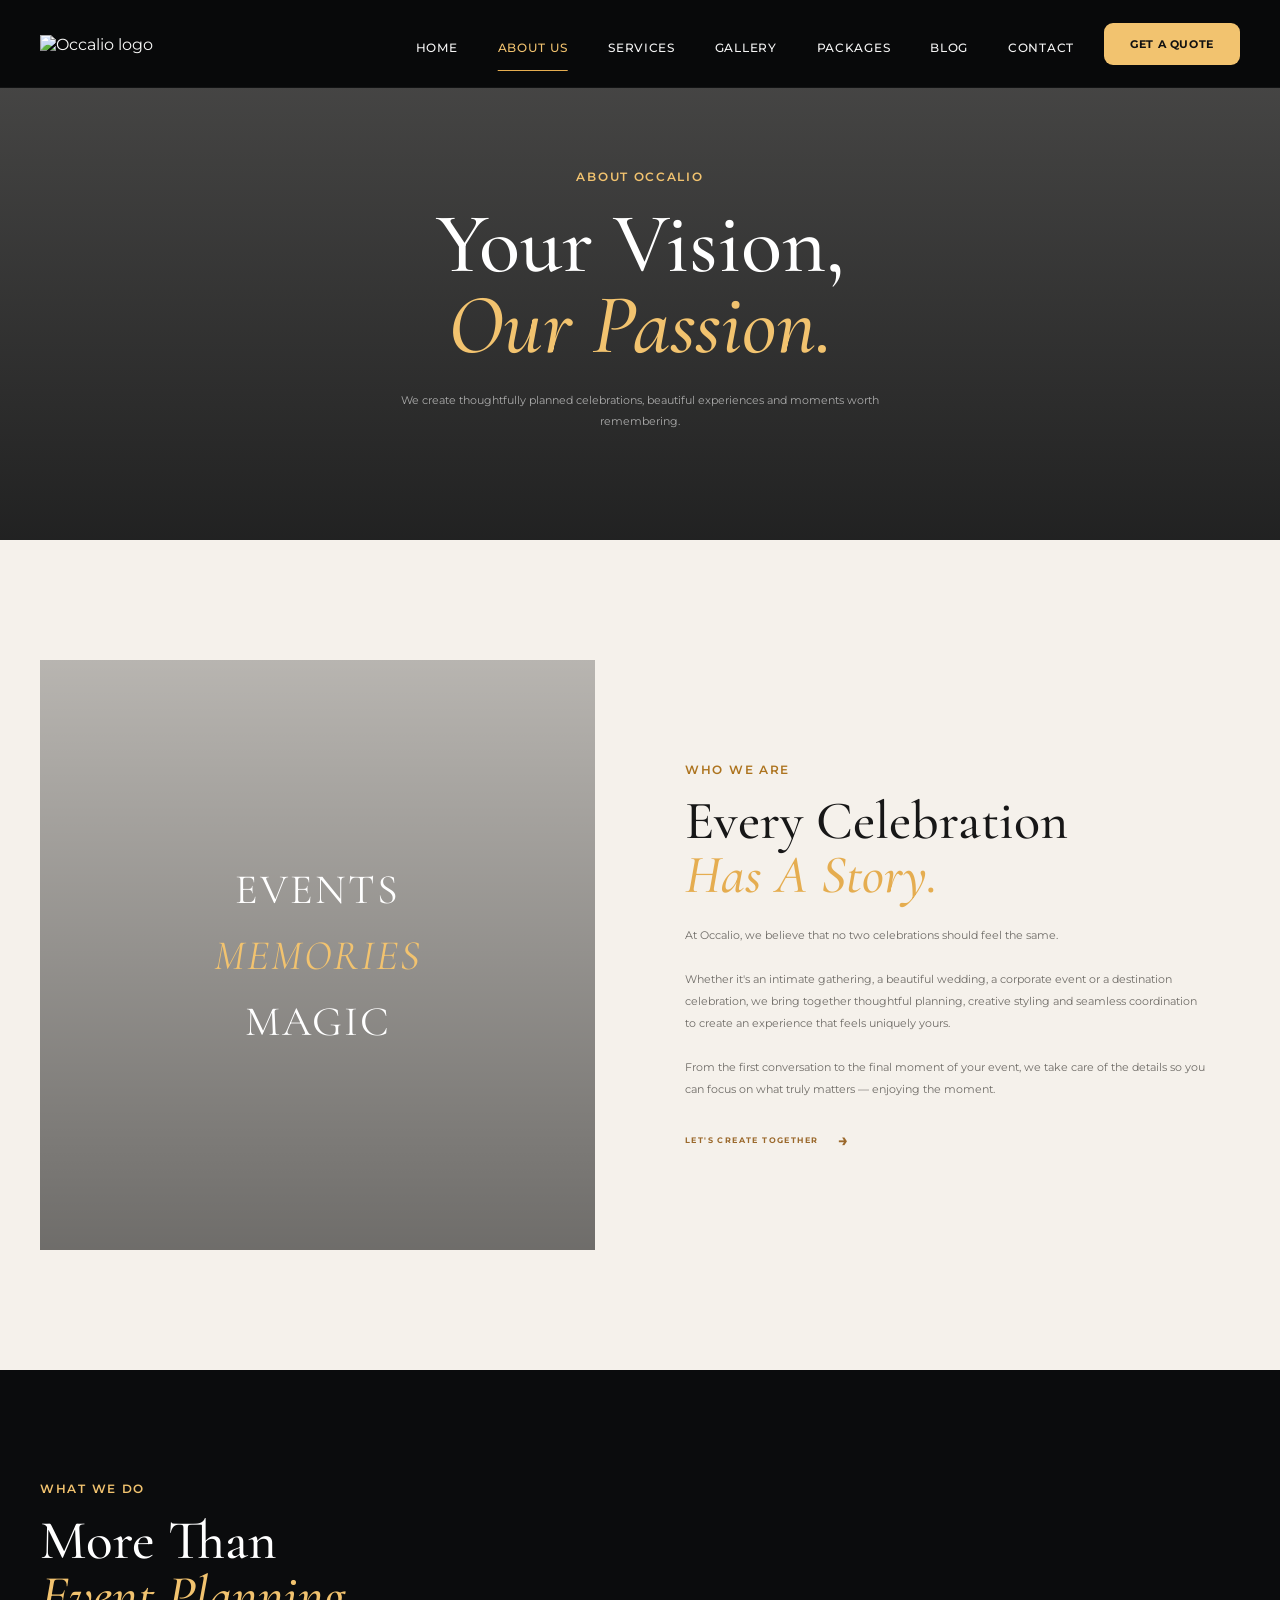
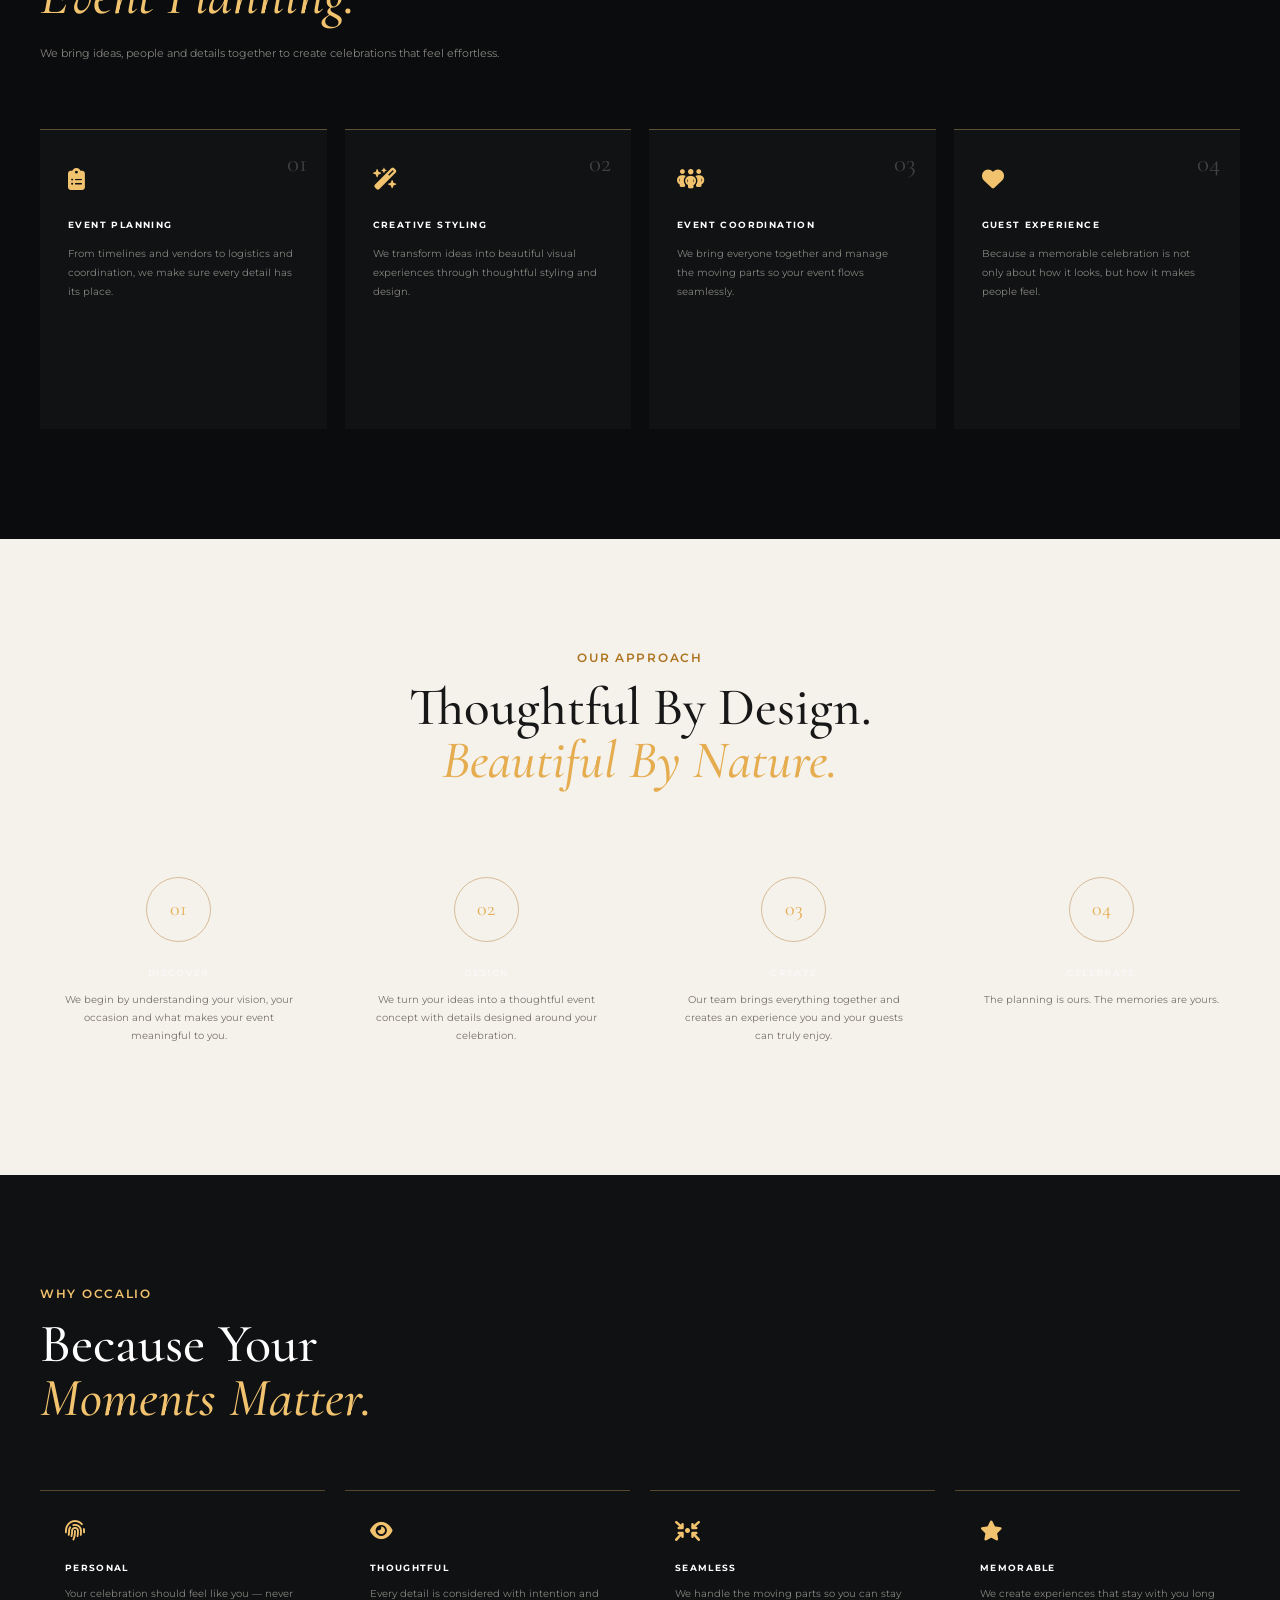
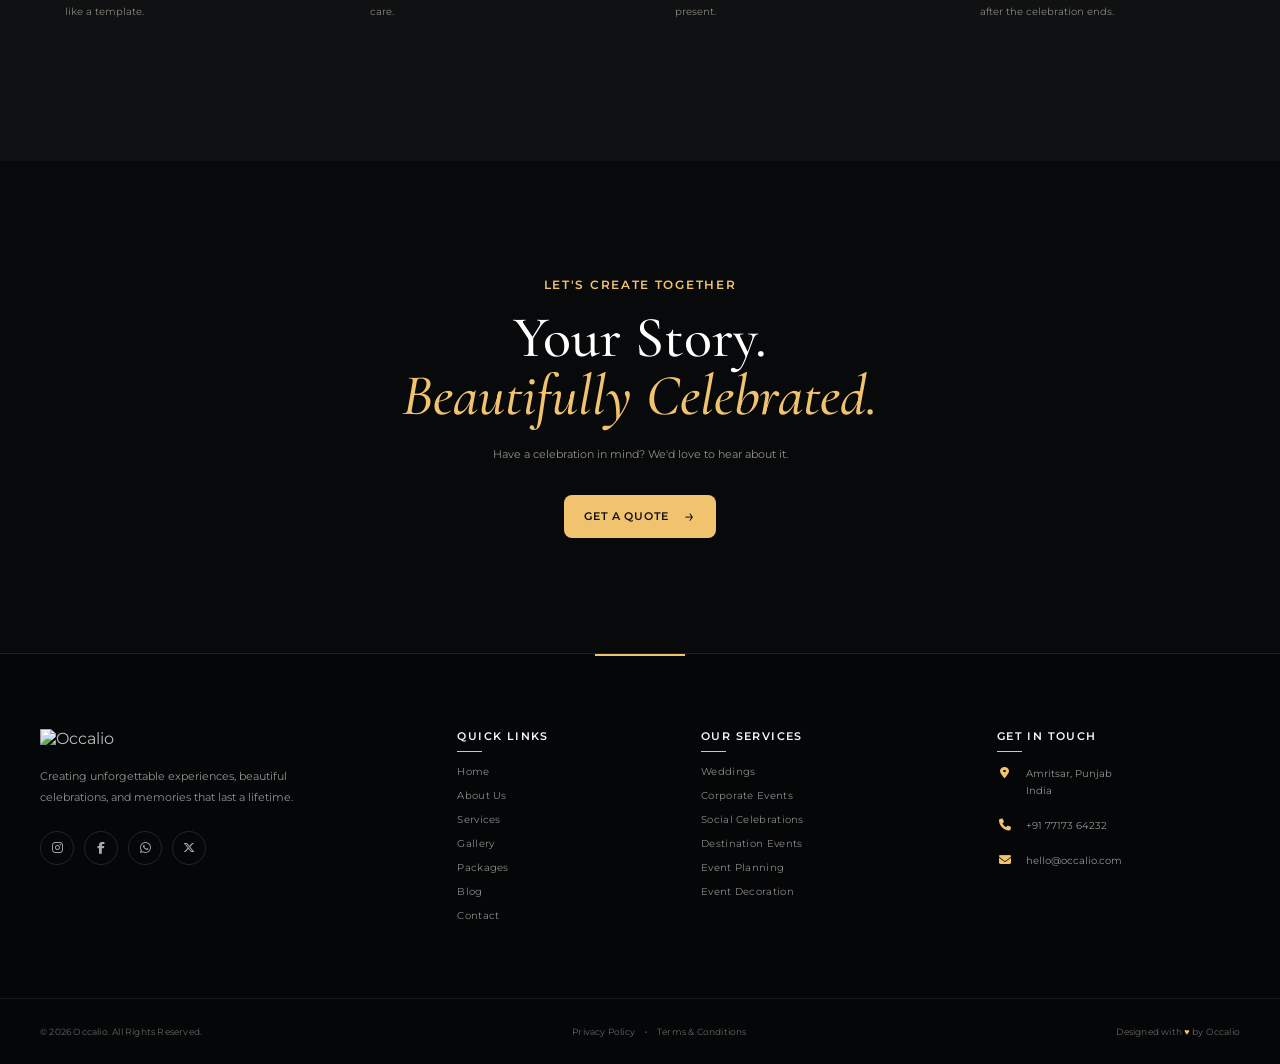
==== about.html @ 0b81b73c "Add files via upload" ====
<!DOCTYPE html>
<html lang="en">
<head>
  <meta charset="UTF-8">
  <meta name="viewport" content="width=device-width, initial-scale=1.0">
  <meta name="description" content="Occalio Events — unforgettable memories, beautifully planned.">
  <title>Occalio — Events | Memories | Magic</title>
  <link rel="preconnect" href="https://fonts.googleapis.com">
  <link rel="preconnect" href="https://fonts.gstatic.com" crossorigin>
  <link href="https://fonts.googleapis.com/css2?family=Cormorant+Garamond:ital,wght@0,400;0,500;0,600;1,500;1,600&family=Montserrat:wght@400;500;600;700&display=swap" rel="stylesheet">
  <link rel="stylesheet" href="about.css">
  <link rel="stylesheet" href="https://cdnjs.cloudflare.com/ajax/libs/font-awesome/6.5.2/css/all.min.css">
  <link
    rel="stylesheet"
    href="https://cdnjs.cloudflare.com/ajax/libs/font-awesome/6.5.2/css/all.min.css">
</head>
<body>
    <header class="site-header">
    <div class="container nav-wrap">
      <a class="brand" href="index.html" aria-label="Occalio home">
        <img src="images/occalio_logo.png" alt="Occalio logo">
      </a>

      <button class="menu-toggle" aria-label="Open menu" aria-expanded="false">
        <span></span><span></span><span></span>
      </button>

      <button class="menu-toggle" aria-label="Open menu" aria-expanded="false">
    <span></span>
    <span></span>
    <span></span>
</button>

<nav class="main-nav" aria-label="Main navigation">

    <a href="index.html">HOME</a>

    <a class="active"  href="about.html">ABOUT US</a>

    <a href="services.html">SERVICES</a>

    <a href="gallery.html">GALLERY</a>

    <a href="package.html">PACKAGES</a>

    <a href="blog.html">BLOG</a>

    <a href="contact.html">CONTACT</a>

</nav>

<a href="contact.html" class="quote-btn">
    GET A QUOTE
</a>

    </div>
  </header>


<!-- =====================================================
     ABOUT HERO
===================================================== -->

<section class="about-page-hero">

    <div class="container">

        <p class="eyebrow">
            ABOUT OCCALIO
        </p>

        <h1>
            Your Vision,
            <br>
            <em>Our Passion.</em>
        </h1>

        <p class="hero-description">
            We create thoughtfully planned celebrations,
            beautiful experiences and moments worth
            remembering.
        </p>

    </div>

</section>


<!-- =====================================================
     WHO WE ARE
===================================================== -->

<section class="about-intro">

    <div class="container about-intro-grid">

        <!-- IMAGE -->

        <div class="about-intro-image">

            <div class="about-image-overlay">
                <span>EVENTS</span>
                <span>MEMORIES</span>
                <span>MAGIC</span>
            </div>

        </div>


        <!-- CONTENT -->

        <div class="about-intro-content">

            <p class="eyebrow dark">
                WHO WE ARE
            </p>

            <h2>
                Every Celebration
                <br>
                <em>Has A Story.</em>
            </h2>

            <p>
                At Occalio, we believe that no two
                celebrations should feel the same.
            </p>

            <p>
                Whether it's an intimate gathering,
                a beautiful wedding, a corporate event
                or a destination celebration, we bring
                together thoughtful planning, creative
                styling and seamless coordination to
                create an experience that feels
                uniquely yours.
            </p>

            <p>
                From the first conversation to the final
                moment of your event, we take care of
                the details so you can focus on what
                truly matters — enjoying the moment.
            </p>

            <a href="contact.html" class="text-link">
                LET'S CREATE TOGETHER
                <span>→</span>
            </a>

        </div>

    </div>

</section>


<!-- =====================================================
     WHAT WE DO
===================================================== -->

<section class="about-services">

    <div class="container">

        <div class="about-section-heading">

            <p class="eyebrow">
                WHAT WE DO
            </p>

            <h2>
                More Than
                <br>
                <em>Event Planning.</em>
            </h2>

            <p>
                We bring ideas, people and details
                together to create celebrations
                that feel effortless.
            </p>

        </div>


        <div class="about-services-grid">

            <!-- CARD 1 -->

            <article class="about-service-card">

                <span class="service-number">
                    01
                </span>

                <i class="fa-solid fa-clipboard-list"></i>

                <h3>
                    EVENT PLANNING
                </h3>

                <p>
                    From timelines and vendors to
                    logistics and coordination,
                    we make sure every detail has
                    its place.
                </p>

            </article>


            <!-- CARD 2 -->

            <article class="about-service-card">

                <span class="service-number">
                    02
                </span>

                <i class="fa-solid fa-wand-magic-sparkles"></i>

                <h3>
                    CREATIVE STYLING
                </h3>

                <p>
                    We transform ideas into beautiful
                    visual experiences through
                    thoughtful styling and design.
                </p>

            </article>


            <!-- CARD 3 -->

            <article class="about-service-card">

                <span class="service-number">
                    03
                </span>

                <i class="fa-solid fa-people-group"></i>

                <h3>
                    EVENT COORDINATION
                </h3>

                <p>
                    We bring everyone together and
                    manage the moving parts so your
                    event flows seamlessly.
                </p>

            </article>


            <!-- CARD 4 -->

            <article class="about-service-card">

                <span class="service-number">
                    04
                </span>

                <i class="fa-solid fa-heart"></i>

                <h3>
                    GUEST EXPERIENCE
                </h3>

                <p>
                    Because a memorable celebration
                    is not only about how it looks,
                    but how it makes people feel.
                </p>

            </article>

        </div>

    </div>

</section>


<!-- =====================================================
     OUR APPROACH
===================================================== -->

<section class="approach-section">

    <div class="container">

        <div class="approach-heading">

            <p class="eyebrow dark">
                OUR APPROACH
            </p>

            <h2>
                Thoughtful By Design.
                <br>
                <em>Beautiful By Nature.</em>
            </h2>

        </div>


        <div class="approach-grid">

            <!-- STEP 1 -->

            <div class="approach-item">

                <div class="approach-number">
                    01
                </div>

                <h3>
                    DISCOVER
                </h3>

                <p>
                    We begin by understanding
                    your vision, your occasion
                    and what makes your event
                    meaningful to you.
                </p>

            </div>


            <!-- STEP 2 -->

            <div class="approach-item">

                <div class="approach-number">
                    02
                </div>

                <h3>
                    DESIGN
                </h3>

                <p>
                    We turn your ideas into a
                    thoughtful event concept
                    with details designed
                    around your celebration.
                </p>

            </div>


            <!-- STEP 3 -->

            <div class="approach-item">

                <div class="approach-number">
                    03
                </div>

                <h3>
                    CREATE
                </h3>

                <p>
                    Our team brings everything
                    together and creates an
                    experience you and your
                    guests can truly enjoy.
                </p>

            </div>


            <!-- STEP 4 -->

            <div class="approach-item">

                <div class="approach-number">
                    04
                </div>

                <h3>
                    CELEBRATE
                </h3>

                <p>
                    The planning is ours.
                    The memories are yours.
                </p>

            </div>

        </div>

    </div>

</section>


<!-- =====================================================
     WHY OCCALIO
===================================================== -->

<section class="about-values">

    <div class="container">

        <div class="values-heading">

            <p class="eyebrow">
                WHY OCCALIO
            </p>

            <h2>
                Because Your
                <br>
                <em>Moments Matter.</em>
            </h2>

        </div>


        <div class="values-grid">

            <!-- VALUE 1 -->

            <div class="value-item">

                <i class="fa-solid fa-fingerprint"></i>

                <h3>
                    PERSONAL
                </h3>

                <p>
                    Your celebration should feel
                    like you — never like a template.
                </p>

            </div>


            <!-- VALUE 2 -->

            <div class="value-item">

                <i class="fa-solid fa-eye"></i>

                <h3>
                    THOUGHTFUL
                </h3>

                <p>
                    Every detail is considered
                    with intention and care.
                </p>

            </div>


            <!-- VALUE 3 -->

            <div class="value-item">

                <i class="fa-solid fa-arrows-to-circle"></i>

                <h3>
                    SEAMLESS
                </h3>

                <p>
                    We handle the moving parts
                    so you can stay present.
                </p>

            </div>


            <!-- VALUE 4 -->

            <div class="value-item">

                <i class="fa-solid fa-star"></i>

                <h3>
                    MEMORABLE
                </h3>

                <p>
                    We create experiences that
                    stay with you long after
                    the celebration ends.
                </p>

            </div>

        </div>

    </div>

</section>


<!-- =====================================================
     FINAL CTA
===================================================== -->

<section class="about-cta">

    <div class="container">

        <p class="eyebrow">
            LET'S CREATE TOGETHER
        </p>

        <h2>
            Your Story.
            <br>
            <em>Beautifully Celebrated.</em>
        </h2>

        <p>
            Have a celebration in mind?
            We'd love to hear about it.
        </p>

        <a href="contact.html" class="btn btn-gold">
            GET A QUOTE
            <span>→</span>
        </a>

    </div>

</section>


    <footer class="site-footer">

    <div class="container footer-main">

        <!-- BRAND -->
        <div class="footer-brand">

            <a href="index.html" class="footer-logo">
                <img src="images/occalio_logo.png" alt="Occalio">
            </a>

            <p>
                Creating unforgettable experiences,
                beautiful celebrations, and memories
                that last a lifetime.
            </p>

            <div class="footer-socials">

    <!-- Instagram -->
    <a href="#" aria-label="Instagram">
        <i class="fa-brands fa-instagram"></i>
    </a>

    <!-- Facebook -->
    <a href="#" aria-label="Facebook">
        <i class="fa-brands fa-facebook-f"></i>
    </a>

    <!-- WhatsApp -->
    <a href="#" aria-label="WhatsApp">
        <i class="fa-brands fa-whatsapp"></i>
    </a>

    <!-- X / Twitter -->
    <a href="#" aria-label="X">
        <i class="fa-brands fa-x-twitter"></i>
    </a>

</div>

        </div>


        <!-- QUICK LINKS -->
        <div class="footer-column">

            <h3>QUICK LINKS</h3>

            <a href="index.html">Home</a>
            <a href="about.html">About Us</a>
            <a href="services.html">Services</a>
            <a href="gallery.html">Gallery</a>
            <a href="packages.html">Packages</a>
            <a href="blog.html">Blog</a>
            <a href="contact.html">Contact</a>

        </div>


        <!-- SERVICES -->
        <div class="footer-column">

            <h3>OUR SERVICES</h3>

            <a href="services.html">Weddings</a>
            <a href="services.html">Corporate Events</a>
            <a href="services.html">Social Celebrations</a>
            <a href="services.html">Destination Events</a>
            <a href="services.html">Event Planning</a>
            <a href="services.html">Event Decoration</a>

        </div>


        <!-- CONTACT -->
        <div class="footer-column footer-contact">

            <h3>GET IN TOUCH</h3>

            <div class="contact-item">
                <i class="fa-solid fa-location-dot"></i>
                <span>
                    Amritsar, Punjab<br>
                    India
                </span>
            </div>

            <div class="contact-item">
                <i class="fa-solid fa-phone"></i>
                <a href="tel:+917717364232">
                    +91 77173 64232
                </a>
            </div>

            <div class="contact-item">
                <i class="fa-solid fa-envelope"></i>
                <a href="mailto:hello@occalio.com">
                    hello@occalio.com
                </a>
            </div>

        </div>

    </div>

    

    
    <!-- FOOTER BOTTOM -->

    <div class="footer-bottom">

        <div class="container footer-bottom-inner">

            <p>
                © 2026 Occalio. All Rights Reserved.
            </p>

            <div>
                <a href="#">Privacy Policy</a>
                <span>•</span>
                <a href="#">Terms & Conditions</a>
            </div>

            <p class="footer-credit">
                Designed with <span>♥</span> by Occalio
            </p>

        </div>

    </div>

</footer>

</body>
</html>
---- about.css ----
/* =========================================================
   OCCALIO — EVENTS | MEMORIES | MAGIC
   Recreated from the supplied UI reference
========================================================= */

:root {
  --black: #090a0b;
  --black-soft: #111214;
  --gold: #e5ad50;
  --gold-light: #f2c36f;
  --cream: #f5f1eb;
  --white: #f8f8f7;
  --muted: #c7c7c5;
  --dark-text: #171717;
  --container: 1200px;
  --serif: "Cormorant Garamond", Georgia, serif;
  --sans: "Montserrat", Arial, sans-serif;
}

* {
  margin: 0;
  padding: 0;
  box-sizing: border-box;
}

html {
  scroll-behavior: smooth;
}

body {
  background: var(--cream);
  color: var(--white);
  font-family: var(--sans);
  overflow-x: hidden;
}

a {
  color: inherit;
  text-decoration: none;
}

.container {
  width: min(var(--container), calc(100% - 48px));
  margin: 0 auto;
}

/* =========================
   HEADER
========================= */

.site-header {
  position: absolute;
  z-index: 20;
  top: 0;
  left: 0;
  width: 100%;
  height: 88px;
}

.nav-wrap {
  height: 88px;
  display: flex;
  align-items: center;
  justify-content: space-between;
  gap: 30px;
}

.brand {
  width: 188px;
  flex: 0 0 188px;
  display: flex;
  align-items: center;
}

.brand img {
  width: 100%;
  height: auto;
  display: block;
  mix-blend-mode: screen;
  object-fit: contain;
}

.main-nav {
  display: flex;
  align-items: center;
  gap: 40px;
  margin-left: auto;
}

.main-nav a {
  position: relative;
  padding: 31px 0 25px;
  color: #f5f5f5;
  font-size: 12px;
  font-weight: 500;
  letter-spacing: .7px;
  transition: color .25s ease;
}

.main-nav a::after {
  content: "";
  position: absolute;
  left: 50%;
  bottom: 9px;
  width: 0;
  height: 1px;
  background: var(--gold);
  transform: translateX(-50%);
  transition: width .25s ease;
}

.main-nav a:hover,
.main-nav a.active {
  color: var(--gold-light);
}

.main-nav a.active::after,
.main-nav a:hover::after {
  width: 100%;
}

.quote-btn {
  background: var(--gold-light);
  color: #111;
  min-width: 136px;
  padding: 14px 22px;
  border-radius: 9px;
  text-align: center;
  font-size: 11px;
  font-weight: 700;
  letter-spacing: .6px;
  transition: transform .2s ease, box-shadow .2s ease;
}

.quote-btn:hover {
  transform: translateY(-2px);
  box-shadow: 0 8px 25px rgba(229, 173, 80, .2);
}

.menu-toggle {
  display: none;
  border: 0;
  background: transparent;
  cursor: pointer;
}

.menu-toggle span {
  display: block;
  width: 27px;
  height: 2px;
  margin: 5px 0;
  background: white;
}

/* =========================
   HERO
========================= */

.hero {
  position: relative;
  min-height: 746px;
  background: var(--black);
  overflow: visible;
}

.hero-image {
  position: absolute;
  inset: 0;
  background-image: url("images/background.jpg");
  background-repeat: no-repeat;
  background-position: right top;
  background-size: auto 100%;
  opacity: .96;
}

.hero-overlay {
  position: absolute;
  inset: 0;
  background:
    linear-gradient(90deg,
      #08090a 0%,
      #08090a 29%,
      rgba(8,9,10,.95) 36%,
      rgba(8,9,10,.66) 47%,
      rgba(8,9,10,.08) 71%,
      rgba(8,9,10,.2) 100%),
    linear-gradient(180deg, rgba(0,0,0,.08) 55%, #08090a 100%);
}

.hero-content {
  position: relative;
  z-index: 2;
  min-height: 607px;
  display: flex;
  align-items: flex-start;
  padding-top: 137px;
}

.hero-copy {
  width: 430px;
}

.eyebrow {
  color: var(--gold-light);
  font-size: 12px;
  font-weight: 600;
  letter-spacing: 1.7px;
  line-height: 1.5;
}

.hero h1 {
  margin-top: 12px;
  color: #f5f5f4;
  font-family: var(--serif);
  font-size: clamp(60px, 5.1vw, 76px);
  font-weight: 500;
  line-height: .91;
  letter-spacing: -2px;
}

.hero h1 span {
  display: block;
}

.hero h1 span:not(.diamond) {
  color: var(--gold-light);
  font-style: italic;
  font-weight: 500;
}

.hero h1 span:last-of-type {
  color: #f5f5f4;
  font-style: normal;
}

.diamond {
  display: inline !important;
  margin-left: 6px;
  color: var(--gold-light) !important;
  font-family: var(--sans);
  font-size: 13px;
  vertical-align: middle;
}

.ornament {
  width: 280px;
  margin: 23px 0 18px;
  display: flex;
  align-items: center;
  gap: 10px;
}

.ornament i {
  height: 1px;
  flex: 1;
  background: rgba(226, 173, 80, .75);
}

.ornament b {
  color: var(--gold-light);
  font-size: 17px;
  font-weight: 400;
}

.hero-description {
  color: #dededc;
  font-size: 13px;
  line-height: 1.8;
}

.hero-actions {
  display: flex;
  align-items: center;
  gap: 18px;
  margin-top: 34px;
}

.btn {
  display: inline-flex;
  align-items: center;
  justify-content: center;
  gap: 15px;
  min-height: 43px;
  padding: 0 20px;
  border-radius: 8px;
  font-size: 11px;
  font-weight: 600;
  letter-spacing: .7px;
  transition: all .25s ease;
}

.btn span:last-child {
  font-size: 18px;
  font-weight: 400;
  line-height: 0;
}

.btn-gold {
  color: #111;
  background: var(--gold-light);
}

.btn-gold:hover {
  transform: translateY(-2px);
  box-shadow: 0 9px 25px rgba(229, 173, 80, .2);
}

.btn-outline {
  color: white;
  border: 1px solid rgba(229, 173, 80, .75);
}

.btn-outline:hover {
  background: rgba(229, 173, 80, .08);
  transform: translateY(-2px);
}

.play {
  width: 17px;
  height: 17px;
  display: grid;
  place-items: center;
  border: 1px solid var(--gold-light);
  border-radius: 50%;
  color: var(--gold-light);
  font-size: 7px !important;
}

/* =========================
   SERVICE CARDS
========================= */

.service-cards {
  position: absolute;
  z-index: 5;
  left: 50%;
  bottom: -16px;
  transform: translateX(-50%);
  display: grid;
  grid-template-columns: repeat(4, 1fr);
  gap: 14px;
}

.service-card {
  min-height: 155px;
  padding: 28px 29px;
  display: grid;
  grid-template-columns: 38px 1fr;
  gap: 18px;
  background: linear-gradient(145deg, #17181a, #101112);
  border: 1px solid rgba(255,255,255,.06);
  border-radius: 10px;
  box-shadow: 0 12px 24px rgba(0,0,0,.3);
}

.service-icon {
  color: var(--gold-light);
  font-family: var(--serif);
  font-size: 34px;
  line-height: 1;
  text-align: center;
}

.service-card h3 {
  color: #f5f5f5;
  margin-bottom: 9px;
  font-size: 12px;
  font-weight: 500;
  letter-spacing: .7px;
}

.service-card p {
  color: #c3c3c2;
  min-height: 40px;
  font-size: 11px;
  line-height: 1.7;
}

.service-card a {
  display: inline-block;
  margin-top: 9px;
  color: var(--gold-light);
  font-size: 10px;
  font-weight: 500;
  letter-spacing: .8px;
}

.service-card a span {
  margin-left: 8px;
  font-size: 16px;
}

/* =========================
   ABOUT
========================= */

.about-section {
  min-height: 490px;
  padding: 55px 0 75px;
  background: var(--cream);
  color: var(--dark-text);
}

.about-grid {
  display: grid;
  grid-template-columns: 1fr 1fr;
  gap: 105px;
  align-items: center;
  padding-top: 0;
}

.about-visual {
  position: relative;
  width: 100%;
  max-width: 475px;
  margin-left: 55px;
}

.about-photo {
  height: 315px;
  border-radius: 17px;
  background-image: url("assets/about-reference.jpg");
  background-size: cover;
  background-position: center;
  box-shadow: 0 12px 35px rgba(0,0,0,.12);
}

.experience-badge {
  position: absolute;
  right: -46px;
  top: 35px;
  width: 116px;
  height: 116px;
  display: flex;
  flex-direction: column;
  justify-content: center;
  align-items: center;
  border-radius: 50%;
  color: white;
  background: radial-gradient(circle at 35% 25%, #d9a44e, #9b6b26);
  border: 1px solid rgba(255,255,255,.35);
  box-shadow: 0 7px 16px rgba(0,0,0,.18);
  text-align: center;
}

.experience-badge strong {
  font-family: var(--serif);
  font-size: 39px;
  line-height: .9;
  font-weight: 500;
}

.experience-badge strong span {
  font-size: 22px;
}

.experience-badge small {
  margin-top: 6px;
  font-size: 7px;
  line-height: 1.5;
  letter-spacing: .8px;
}

.eyebrow.dark {
  color: #ad741f;
}

.about-copy {
  max-width: 510px;
  padding-top: 7px;
}

.about-copy h2,
.simple-section h2 {
  margin-top: 10px;
  color: #151515;
  font-family: var(--serif);
  font-size: 45px;
  line-height: .98;
  font-weight: 500;
  letter-spacing: -.8px;
}

.about-copy h2 em,
.simple-section h2 em,
.contact-section h2 em {
  color: #ae7830;
  font-style: italic;
}

.about-copy > p:not(.eyebrow) {
  margin-top: 25px;
  max-width: 500px;
  color: #353535;
  font-size: 13px;
  line-height: 1.85;
}

.text-link {
  display: inline-block;
  margin-top: 23px;
  color: #9b6929;
  font-size: 10px;
  font-weight: 600;
  letter-spacing: 1px;
}

.text-link span {
  margin-left: 10px;
  font-size: 16px;
}

/* =========================
   EXTRA SECTIONS
========================= */

.simple-section {
  min-height: 320px;
  padding: 90px 0;
  background: #eee9e2;
  color: #111;
}

.simple-section.alt {
  background: #f8f5f0;
}

.contact-section {
  padding: 100px 0;
  text-align: center;
  background: #0a0b0c;
}

.contact-section h2 {
  margin: 12px auto 28px;
  color: white;
  font-family: var(--serif);
  font-size: 55px;
  font-weight: 500;
}

/* =========================
   RESPONSIVE
========================= */

@media (max-width: 1120px) {
  .main-nav {
    gap: 22px;
  }

  .service-card {
    padding: 23px 18px;
    gap: 12px;
  }

  .about-grid {
    gap: 55px;
  }

  .about-visual {
    margin-left: 15px;
  }
}

@media (max-width: 900px) {
  .site-header,
  .nav-wrap {
    height: 76px;
  }

  .brand {
    width: 155px;
    flex-basis: 155px;
  }

  .menu-toggle {
    display: block;
    margin-left: auto;
    z-index: 30;
  }

  .main-nav {
    position: absolute;
    top: 70px;
    right: 24px;
    width: min(280px, calc(100vw - 48px));
    padding: 18px;
    display: none;
    flex-direction: column;
    align-items: stretch;
    gap: 0;
    background: #111214;
    border: 1px solid rgba(255,255,255,.08);
    border-radius: 10px;
    box-shadow: 0 18px 40px rgba(0,0,0,.4);
  }

  .main-nav.open {
    display: flex;
  }

  .main-nav a {
    padding: 14px 8px;
  }

  .main-nav a::after {
    display: none;
  }

  .quote-btn {
    display: none;
  }

  .hero {
    min-height: 930px;
  }

  .hero-image {
    background-size: cover;
    background-position: 65% center;
  }

  .hero-overlay {
    background:
      linear-gradient(180deg,
        rgba(8,9,10,.95) 0%,
        rgba(8,9,10,.78) 40%,
        rgba(8,9,10,.45) 68%,
        #08090a 100%);
  }

  .hero-content {
    min-height: 700px;
    padding-top: 120px;
  }

  .hero-copy {
    width: 100%;
    max-width: 500px;
  }

  .service-cards {
    bottom: 30px;
    grid-template-columns: repeat(2, 1fr);
  }

  .about-grid {
    grid-template-columns: 1fr;
    gap: 50px;
  }

  .about-visual {
    margin: 0 auto;
  }

  .about-copy {
    margin: 0 auto;
    max-width: 600px;
  }
}

@media (max-width: 600px) {
  .container {
    width: min(100% - 32px, var(--container));
  }

  .hero {
    min-height: 1120px;
  }

  .hero-content {
    padding-top: 105px;
  }

  .hero h1 {
    font-size: 58px;
  }

  .hero-description br {
    display: none;
  }

  .hero-actions {
    flex-direction: column;
    align-items: flex-start;
  }

  .service-cards {
    width: calc(100% - 32px);
    bottom: 25px;
    grid-template-columns: 1fr;
  }

  .service-card {
    min-height: 120px;
  }

  .about-section {
    padding-top: 65px;
  }

  .about-photo {
    height: 245px;
  }

  .experience-badge {
    right: -5px;
    top: -38px;
    width: 95px;
    height: 95px;
  }

  .experience-badge strong {
    font-size: 31px;
  }

  .about-copy h2,
  .simple-section h2 {
    font-size: 39px;
  }

  .contact-section h2 {
    font-size: 42px;
  }
}


.site-header {
    position: absolute;
    top: 0;
    left: 0;
    width: 100%;
    height: 88px;
    z-index: 100;
    background: #08090a;
    border-bottom: 1px solid rgba(255,255,255,0.04);
}

/* =========================================================
   CONTACT SECTION
========================================================= */

.contact-section {
    position: relative;
    padding: 105px 0 110px;
    text-align: center;
    background:
        radial-gradient(
            circle at center,
            rgba(210, 157, 67, 0.09),
            transparent 55%
        ),
        #08090a;
    overflow: hidden;
}

.contact-section::before {
    content: "";
    position: absolute;
    top: 0;
    left: 50%;
    width: 1px;
    height: 100%;
    background: linear-gradient(
        transparent,
        rgba(229, 173, 80, 0.15),
        transparent
    );
}

.contact-content {
    position: relative;
    z-index: 2;
}

.contact-section h2 {
    margin: 13px auto 18px;
    color: #f8f8f7;
    font-family: var(--serif);
    font-size: clamp(45px, 5vw, 65px);
    font-weight: 500;
    line-height: 1;
}

.contact-section h2 em {
    color: var(--gold-light);
    font-style: italic;
}

.contact-text {
    max-width: 500px;
    margin: 0 auto 30px;
    color: #aeadab;
    font-size: 12px;
    line-height: 1.8;
}


/* =========================================================
   FOOTER
========================================================= */

.site-footer {
    position: relative;
    background: #050607;
    color: #b9b9b7;
    border-top: 1px solid rgba(229, 173, 80, 0.15);
}


/* GOLD TOP LINE */

.site-footer::before {
    content: "";
    position: absolute;
    top: 0;
    left: 50%;
    width: 90px;
    height: 2px;
    background: var(--gold-light);
    transform: translateX(-50%);
}


/* MAIN FOOTER */

.footer-main {
    display: grid;
    grid-template-columns: 2fr 1fr 1.3fr 1.4fr;
    gap: 70px;
    padding-top: 75px;
    padding-bottom: 65px;
}


/* BRAND */

.footer-brand {
    max-width: 310px;
}

.footer-logo {
    display: inline-block;
    width: 175px;
    margin-bottom: 18px;
}

.footer-logo img {
    width: 100%;
    display: block;
    mix-blend-mode: screen;
}

.footer-brand > p {
    color: #929290;
    font-size: 11px;
    line-height: 1.9;
    max-width: 270px;
}


/* SOCIAL ICONS */

.footer-socials {
    display: flex;
    gap: 10px;
    margin-top: 24px;
}

.footer-socials a {
    width: 34px;
    height: 34px;

    display: flex;
    align-items: center;
    justify-content: center;

    color: #aaa;
    border: 1px solid rgba(255,255,255,.12);
    border-radius: 50%;

    font-size: 12px;

    transition:
        color .25s ease,
        border-color .25s ease,
        background .25s ease,
        transform .25s ease;
}

.footer-socials a:hover {
    color: #111;
    background: var(--gold-light);
    border-color: var(--gold-light);
    transform: translateY(-3px);
}


/* FOOTER COLUMNS */

.footer-column {
    display: flex;
    flex-direction: column;
    align-items: flex-start;
}

.footer-column h3 {
    position: relative;
    margin-bottom: 22px;

    color: #f4f4f3;
    font-size: 11px;
    font-weight: 600;
    letter-spacing: 1.4px;
}

.footer-column h3::after {
    content: "";
    position: absolute;
    left: 0;
    bottom: -9px;

    width: 25px;
    height: 1px;

    background: var(--gold-light);
}

.footer-column > a {
    margin-bottom: 11px;

    color: #898987;
    font-size: 10px;
    letter-spacing: .3px;

    transition:
        color .2s ease,
        padding-left .2s ease;
}

.footer-column > a:hover {
    color: var(--gold-light);
    padding-left: 5px;
}


/* CONTACT */

.contact-item {
    display: flex;
    align-items: flex-start;
    gap: 13px;
    margin-bottom: 18px;
}

.contact-item i {
    width: 16px;
    margin-top: 2px;

    color: var(--gold-light);
    font-size: 12px;
    text-align: center;
}

.contact-item span,
.contact-item a {
    color: #929290;
    font-size: 10px;
    line-height: 1.7;
}

.contact-item a:hover {
    color: var(--gold-light);
}


/* =========================================================
   FOOTER BOTTOM
========================================================= */

.footer-bottom {
    border-top: 1px solid rgba(255,255,255,.07);
}

.footer-bottom-inner {
    min-height: 65px;

    display: flex;
    align-items: center;
    justify-content: space-between;
    gap: 20px;
}

.footer-bottom p,
.footer-bottom a {
    color: #656563;
    font-size: 9px;
    letter-spacing: .2px;
}

.footer-bottom a:hover {
    color: var(--gold-light);
}

.footer-bottom-inner > div {
    display: flex;
    gap: 10px;
    align-items: center;
}

.footer-bottom-inner > div span {
    color: var(--gold-light);
    font-size: 7px;
}

.footer-credit span {
    color: var(--gold-light);
}


/* =========================================================
   FOOTER RESPONSIVE
========================================================= */

@media (max-width: 900px) {

    .footer-main {
        grid-template-columns: 1fr 1fr;
        gap: 50px 35px;
    }

    .footer-brand {
        grid-column: 1 / -1;
        max-width: 400px;
    }

    .footer-bottom-inner {
        flex-wrap: wrap;
        justify-content: center;
        padding: 20px 0;
        text-align: center;
    }
}


@media (max-width: 600px) {

    .contact-section {
        padding: 80px 0;
    }

    .contact-section h2 {
        font-size: 43px;
    }

    .footer-main {
        grid-template-columns: 1fr;
        gap: 40px;
        padding-top: 60px;
        padding-bottom: 50px;
    }

    .footer-brand {
        grid-column: auto;
    }

    .footer-bottom-inner {
        flex-direction: column;
        gap: 12px;
        padding: 22px 0;
    }
}

/* =========================================================
   ABOUT SECTION
========================================================= */

.about-section {
    padding: 110px 0;
    background: #f5f1eb;
    color: #171717;
}

.about-grid {
    display: grid;
    grid-template-columns: 1fr 1fr;
    align-items: center;
    gap: 90px;
}


/* ABOUT IMAGE */

.about-visual {
    position: relative;
}

.about-photo {
    position: relative;
    height: 470px;
    overflow: hidden;
    border-radius: 14px;

    background:
        linear-gradient(
            rgba(0,0,0,.15),
            rgba(0,0,0,.35)
        ),
        url("assets/about-reference.jpg");

    background-size: cover;
    background-position: center;
}

.about-photo::after {
    content: "";
    position: absolute;
    inset: 16px;
    border: 1px solid rgba(242,195,111,.7);
    border-radius: 10px;
}

.about-photo-text {
    position: absolute;
    z-index: 2;
    left: 35px;
    bottom: 30px;

    display: flex;
    gap: 13px;

    color: white;
    font-size: 9px;
    letter-spacing: 2px;
}

.about-photo-text span:not(:last-child)::after {
    content: "•";
    margin-left: 13px;
    color: var(--gold-light);
}


/* ABOUT CONTENT */

.about-copy {
    max-width: 540px;
}

.about-copy h2 {
    margin-top: 12px;

    color: #171717;
    font-family: var(--serif);
    font-size: 56px;
    font-weight: 500;
    line-height: .98;
}

.about-copy h2 em {
    color: #ad7830;
    font-style: italic;
}

.about-copy > p:not(.eyebrow) {
    margin-top: 22px;

    color: #55534f;
    font-size: 13px;
    line-height: 1.9;
}

.about-copy .text-link {
    display: inline-block;
    margin-top: 28px;

    color: #9c6929;
    font-size: 10px;
    font-weight: 600;
    letter-spacing: 1px;
}

.about-photo {
    position: relative;
    height: 470px;
    overflow: hidden;
    border-radius: 14px;

    background-image:
        linear-gradient(
            rgba(0, 0, 0, 0.20),
            rgba(0, 0, 0, 0.40)
        ),
        url("images/vision.jpg");

    background-size: cover;
    background-position: center;
    background-repeat: no-repeat;
}

/* =========================================================
   GALLERY
========================================================= */

.gallery-section {
    padding: 105px 0;
    background: #eee9e2;
}

.section-heading {
    display: flex;
    align-items: flex-end;
    justify-content: space-between;
    margin-bottom: 45px;
}

.section-heading h2 {
    margin-top: 10px;

    color: #171717;
    font-family: var(--serif);
    font-size: 52px;
    font-weight: 500;
    line-height: .95;
}

.section-heading h2 em {
    color: #ad7830;
    font-style: italic;
}

.view-all {
    color: #9c6929;
    font-size: 10px;
    font-weight: 600;
    letter-spacing: 1px;
}

.view-all span {
    margin-left: 8px;
    font-size: 16px;
}


/* GALLERY GRID */

.gallery-grid {
    display: grid;
    grid-template-columns: 1.35fr 1fr 1fr;
    grid-template-rows: 270px 270px;
    gap: 15px;
}

.gallery-item {
    position: relative;
    overflow: hidden;
    border-radius: 10px;
}

.gallery-large {
    grid-row: span 2;
}

.gallery-wide {
    grid-column: span 2;
}

.gallery-image {
    position: absolute;
    inset: 0;

    background-size: cover;
    background-position: center;

    transition: transform .5s ease;
}

.gallery-item:hover .gallery-image {
    transform: scale(1.06);
}

.image-one {
    background:
        linear-gradient(rgba(0,0,0,.15),rgba(0,0,0,.35)),
        url("images/wedding.jpg");
    background-size: cover;
}

.image-two {
    background:
        linear-gradient(
            135deg,
            rgba(208, 177, 122, 0.15),
            rgba(105, 80, 55, 0.25)
        ),
        url("images/corporate.jpg");

    background-size: cover;
    background-position: center;
    background-repeat: no-repeat;
}

.image-three {
    background:
        linear-gradient(135deg,#8d6a48,#25211d);
}

.image-four {
    background:
        linear-gradient(135deg,#b99458,#393126);
}

.gallery-caption {
    position: absolute;
    z-index: 2;
    left: 22px;
    right: 22px;
    bottom: 20px;
}

.gallery-caption span {
    color: var(--gold-light);
    font-size: 9px;
}

.gallery-caption h3 {
    margin-top: 5px;
    color: white;
    font-family: var(--serif);
    font-size: 24px;
    font-weight: 500;
}


/* =========================================================
   PACKAGES
========================================================= */

.packages-section {
    padding: 110px 0;
    background: #f8f5f0;
}

.packages-heading {
    max-width: 600px;
    margin-bottom: 55px;
}

.packages-heading h2 {
    margin-top: 10px;

    color: #171717;
    font-family: var(--serif);
    font-size: 52px;
    line-height: .95;
    font-weight: 500;
}

.packages-heading h2 em {
    color: #ad7830;
}

.packages-heading > p:not(.eyebrow) {
    margin-top: 22px;

    color: #66625c;
    font-size: 12px;
    line-height: 1.8;
}


/* PACKAGE CARDS */

.package-grid {
    display: grid;
    grid-template-columns: repeat(3, 1fr);
    gap: 18px;
}

.package-card {
    position: relative;

    min-height: 355px;
    padding: 40px 35px;

    background: #fff;
    border: 1px solid rgba(0,0,0,.07);
    border-radius: 12px;

    transition:
        transform .3s ease,
        box-shadow .3s ease;
}

.package-card:hover {
    transform: translateY(-8px);
    box-shadow: 0 18px 40px rgba(0,0,0,.09);
}

.package-card.featured {
    background: #111214;
    border-color: #111214;
}

.package-number {
    position: absolute;
    top: 25px;
    right: 28px;

    color: #c6c2bc;
    font-family: var(--serif);
    font-size: 25px;
}

.package-icon {
    margin-bottom: 28px;

    color: #b27b31;
    font-size: 27px;
}

.package-card h3 {
    color: #181818;
    font-size: 13px;
    font-weight: 600;
    letter-spacing: 1.5px;
}

.package-card.featured h3 {
    color: white;
}

.package-card p {
    margin-top: 17px;

    color: #68645e;
    font-size: 11px;
    line-height: 1.8;
}

.package-card.featured p {
    color: #aaa9a5;
}

.package-card a {
    position: absolute;
    bottom: 35px;

    color: #a9722a;
    font-size: 9px;
    font-weight: 600;
    letter-spacing: 1px;
}

.package-card a span {
    margin-left: 8px;
    font-size: 15px;
}


/* =========================================================
   BLOG
========================================================= */

.blog-section {
    padding: 110px 0;
    background: #eee9e2;
}

.blog-grid {
    display: grid;
    grid-template-columns: repeat(3, 1fr);
    gap: 20px;
}

.blog-card {
    background: #f8f5f0;
    border-radius: 10px;
    overflow: hidden;
    transition: transform .3s ease;
}

.blog-card:hover {
    transform: translateY(-6px);
}

.blog-image {
    position: relative;
    height: 230px;

    background-size: cover;
    background-position: center;
}

.blog-one {
    background: linear-gradient(135deg,#b68a4b,#3e3021);
}

.blog-two {
    background: linear-gradient(135deg,#d0b17a,#66503b);
}

.blog-three {
    background: linear-gradient(135deg,#8b6941,#24201c);
}

.blog-category {
    position: absolute;
    top: 17px;
    left: 17px;

    padding: 7px 11px;

    color: #171717;
    background: var(--gold-light);
    border-radius: 3px;

    font-size: 8px;
    font-weight: 600;
    letter-spacing: 1px;
}

.blog-content {
    padding: 27px 25px 30px;
}

.blog-date {
    color: #ae7930;
    font-size: 8px;
    font-weight: 600;
    letter-spacing: 1px;
}

.blog-content h3 {
    margin-top: 11px;

    color: #1b1b1b;
    font-family: var(--serif);
    font-size: 25px;
    line-height: 1.05;
    font-weight: 500;
}

.blog-content a {
    display: inline-block;
    margin-top: 22px;

    color: #a36e29;
    font-size: 9px;
    font-weight: 600;
    letter-spacing: 1px;
}

.blog-content a span {
    margin-left: 8px;
    font-size: 15px;
}

.gallery-item {
    position: relative;
    overflow: hidden;
    border-radius: 10px;
}

.gallery-image {
    position: absolute;
    inset: 0;

    background-size: cover;
    background-position: center;
}

/* Dark film over the photo */
.gallery-image::after {
    content: "";
    position: absolute;
    inset: 0;

    background: linear-gradient(
        to top,
        rgba(0, 0, 0, 0.75),
        rgba(0, 0, 0, 0.20),
        rgba(0, 0, 0, 0.05)
    );
}



.image-three {
    background-image: url("images/social.jpg");
}

.image-four {
    background-image: url("images/desti.jpg");
}


/* =====================================================
   ABOUT HERO
===================================================== */

.about-page-hero {

    min-height: 540px;

    display: flex;
    align-items: center;
    justify-content: center;

    text-align: center;

    color: white;

    background:
        linear-gradient(
            rgba(4, 5, 6, .70),
            rgba(4, 5, 6, .88)
        ),
        url("images/about.jpg");

    background-size: cover;
    background-position: center;

}


.about-page-hero .container {

    padding-top: 60px;

}


.about-page-hero h1 {

    margin-top: 18px;

    font-family: var(--serif);

    font-size: clamp(55px, 7vw, 85px);

    font-weight: 500;

    line-height: .95;

}


.about-page-hero h1 em {

    color: var(--gold-light);

    font-style: italic;

}


.hero-description {

    max-width: 500px;

    margin: 25px auto 0;

    color: #aaa;

    font-size: 11px;

    line-height: 1.9;

}



/* =====================================================
   ABOUT INTRO
===================================================== */

.about-intro {

    padding: 120px 0;

    background: #f5f1eb;

}


.about-intro-grid {

    display: grid;

    grid-template-columns: 1fr 1fr;

    gap: 90px;

    align-items: center;

}


.about-intro-image {

    min-height: 590px;

    position: relative;

    overflow: hidden;

    background:
        linear-gradient(
            rgba(0,0,0,.25),
            rgba(0,0,0,.55)
        ),
        url("images/manage.jpg");

    background-size: cover;

    background-position: center;

}


.about-image-overlay {

    position: absolute;

    inset: 0;

    display: flex;

    flex-direction: column;

    justify-content: center;

    align-items: center;

    gap: 15px;

}


.about-image-overlay span {

    color: white;

    font-family: var(--serif);

    font-size: 42px;

    letter-spacing: 2px;

}


.about-image-overlay span:nth-child(2) {

    color: var(--gold-light);

    font-style: italic;

}


.about-intro-content {

    max-width: 520px;

}


.about-intro-content h2 {

    margin-top: 15px;

    font-family: var(--serif);

    font-size: 54px;

    font-weight: 500;

    line-height: 1;

}


.about-intro-content h2 em {

    color: var(--gold);

    font-style: italic;

}


.about-intro-content > p:not(.eyebrow) {

    margin-top: 22px;

    color: #706d68;

    font-size: 11px;

    line-height: 2;

}


.text-link {

    display: inline-flex;

    align-items: center;

    gap: 10px;

    margin-top: 30px;

    color: #9b692c;

    font-size: 8px;

    font-weight: 700;

    letter-spacing: 1.4px;

}


.text-link span {

    font-size: 17px;

    transition: transform .25s ease;

}


.text-link:hover span {

    transform: translateX(5px);

}



/* =====================================================
   WHAT WE DO
===================================================== */

.about-services {

    padding: 110px 0;

    background: #0b0c0d;

    color: white;

}


.about-section-heading {

    max-width: 650px;

    margin-bottom: 65px;

}


.about-section-heading h2 {

    margin-top: 15px;

    font-family: var(--serif);

    font-size: 55px;

    font-weight: 500;

    line-height: 1;

}


.about-section-heading h2 em {

    color: var(--gold-light);

    font-style: italic;

}


.about-section-heading > p:last-child {

    max-width: 500px;

    margin-top: 20px;

    color: #85847f;

    font-size: 11px;

    line-height: 1.9;

}


.about-services-grid {

    display: grid;

    grid-template-columns:
        repeat(4, 1fr);

    gap: 18px;

}


.about-service-card {

    position: relative;

    padding: 38px 28px;

    min-height: 300px;

    border-top: 1px solid
        rgba(242,195,111,.35);

    background: rgba(255,255,255,.025);

}


.service-number {

    position: absolute;

    top: 18px;

    right: 20px;

    color: rgba(255,255,255,.2);

    font-family: var(--serif);

    font-size: 25px;

}


.about-service-card > i {

    color: var(--gold-light);

    font-size: 22px;

}


.about-service-card h3 {

    margin-top: 28px;

    font-size: 9px;

    letter-spacing: 1.4px;

}


.about-service-card p {

    margin-top: 14px;

    color: #85847f;

    font-size: 10px;

    line-height: 1.9;

}



/* =====================================================
   APPROACH
===================================================== */

.approach-section {

    padding: 110px 0;

    background: #f5f1eb;

}


.approach-heading {

    text-align: center;

    margin-bottom: 70px;

}


.approach-heading h2 {

    margin-top: 14px;

    font-family: var(--serif);

    font-size: 53px;

    font-weight: 500;

    line-height: 1;

}


.approach-heading h2 em {

    color: var(--gold);

    font-style: italic;

}


.approach-grid {

    display: grid;

    grid-template-columns:
        repeat(4, 1fr);

    gap: 30px;

}


.approach-item {

    text-align: center;

    padding: 20px;

}


.approach-number {

    width: 65px;
    height: 65px;

    display: flex;

    align-items: center;
    justify-content: center;

    margin: 0 auto 25px;

    border: 1px solid
        rgba(178,123,49,.45);

    border-radius: 50%;

    color: var(--gold);

    font-family: var(--serif);

    font-size: 20px;

}


.approach-item h3 {

    font-size: 9px;

    letter-spacing: 1.3px;

}


.approach-item p {

    margin-top: 13px;

    color: #77736c;

    font-size: 10px;

    line-height: 1.8;

}



/* =====================================================
   VALUES
===================================================== */

.about-values {

    padding: 110px 0;

    background: #101112;

    color: white;

}


.values-heading {

    max-width: 600px;

    margin-bottom: 65px;

}


.values-heading h2 {

    margin-top: 14px;

    font-family: var(--serif);

    font-size: 54px;

    font-weight: 500;

    line-height: 1;

}


.values-heading h2 em {

    color: var(--gold-light);

    font-style: italic;

}


.values-grid {

    display: grid;

    grid-template-columns:
        repeat(4, 1fr);

    gap: 20px;

}


.value-item {

    padding: 30px 25px;

    border-top: 1px solid
        rgba(242,195,111,.3);

}


.value-item i {

    color: var(--gold-light);

    font-size: 20px;

}


.value-item h3 {

    margin-top: 20px;

    font-size: 9px;

    letter-spacing: 1.3px;

}


.value-item p {

    margin-top: 12px;

    color: #85847f;

    font-size: 10px;

    line-height: 1.8;

}



/* =====================================================
   CTA
===================================================== */

.about-cta {

    padding: 115px 0;

    text-align: center;

    background: #08090a;

    color: white;

}


.about-cta h2 {

    margin-top: 15px;

    font-family: var(--serif);

    font-size: 58px;

    font-weight: 500;

    line-height: 1;

}


.about-cta h2 em {

    color: var(--gold-light);

    font-style: italic;

}


.about-cta p:not(.eyebrow) {

    max-width: 450px;

    margin: 20px auto 30px;

    color: #92918c;

    font-size: 11px;

    line-height: 1.8;

}



/* =====================================================
   RESPONSIVE
===================================================== */

@media (max-width: 950px) {

    .about-intro-grid {

        grid-template-columns: 1fr;

        gap: 55px;

    }


    .about-intro-content {

        max-width: 650px;

    }


    .about-services-grid {

        grid-template-columns:
            1fr 1fr;

    }


    .approach-grid {

        grid-template-columns:
            1fr 1fr;

    }


    .values-grid {

        grid-template-columns:
            1fr 1fr;

    }

}


@media (max-width: 700px) {

    .about-page-hero {

        min-height: 470px;

    }


    .about-page-hero h1 {

        font-size: 50px;

    }


    .about-intro,
    .about-services,
    .approach-section,
    .about-values,
    .about-cta {

        padding: 75px 0;

    }


    .about-intro-content h2,
    .about-section-heading h2,
    .approach-heading h2,
    .values-heading h2 {

        font-size: 40px;

    }


    .about-services-grid,
    .approach-grid,
    .values-grid {

        grid-template-columns: 1fr;

    }


    .about-intro-image {

        min-height: 450px;

    }


    .about-image-overlay span {

        font-size: 32px;

    }


    .about-cta h2 {

        font-size: 43px;

    }

}

.about-intro-content h2 {
    color: #171717;
}
.about-intro-content h2 em {
    color: var(--gold);
    font-style: italic;
}

.approach-heading h2{
   color: #171717;
}

.approach-heading h2 em{
    color: var(--gold);
    font-style: italic;
}
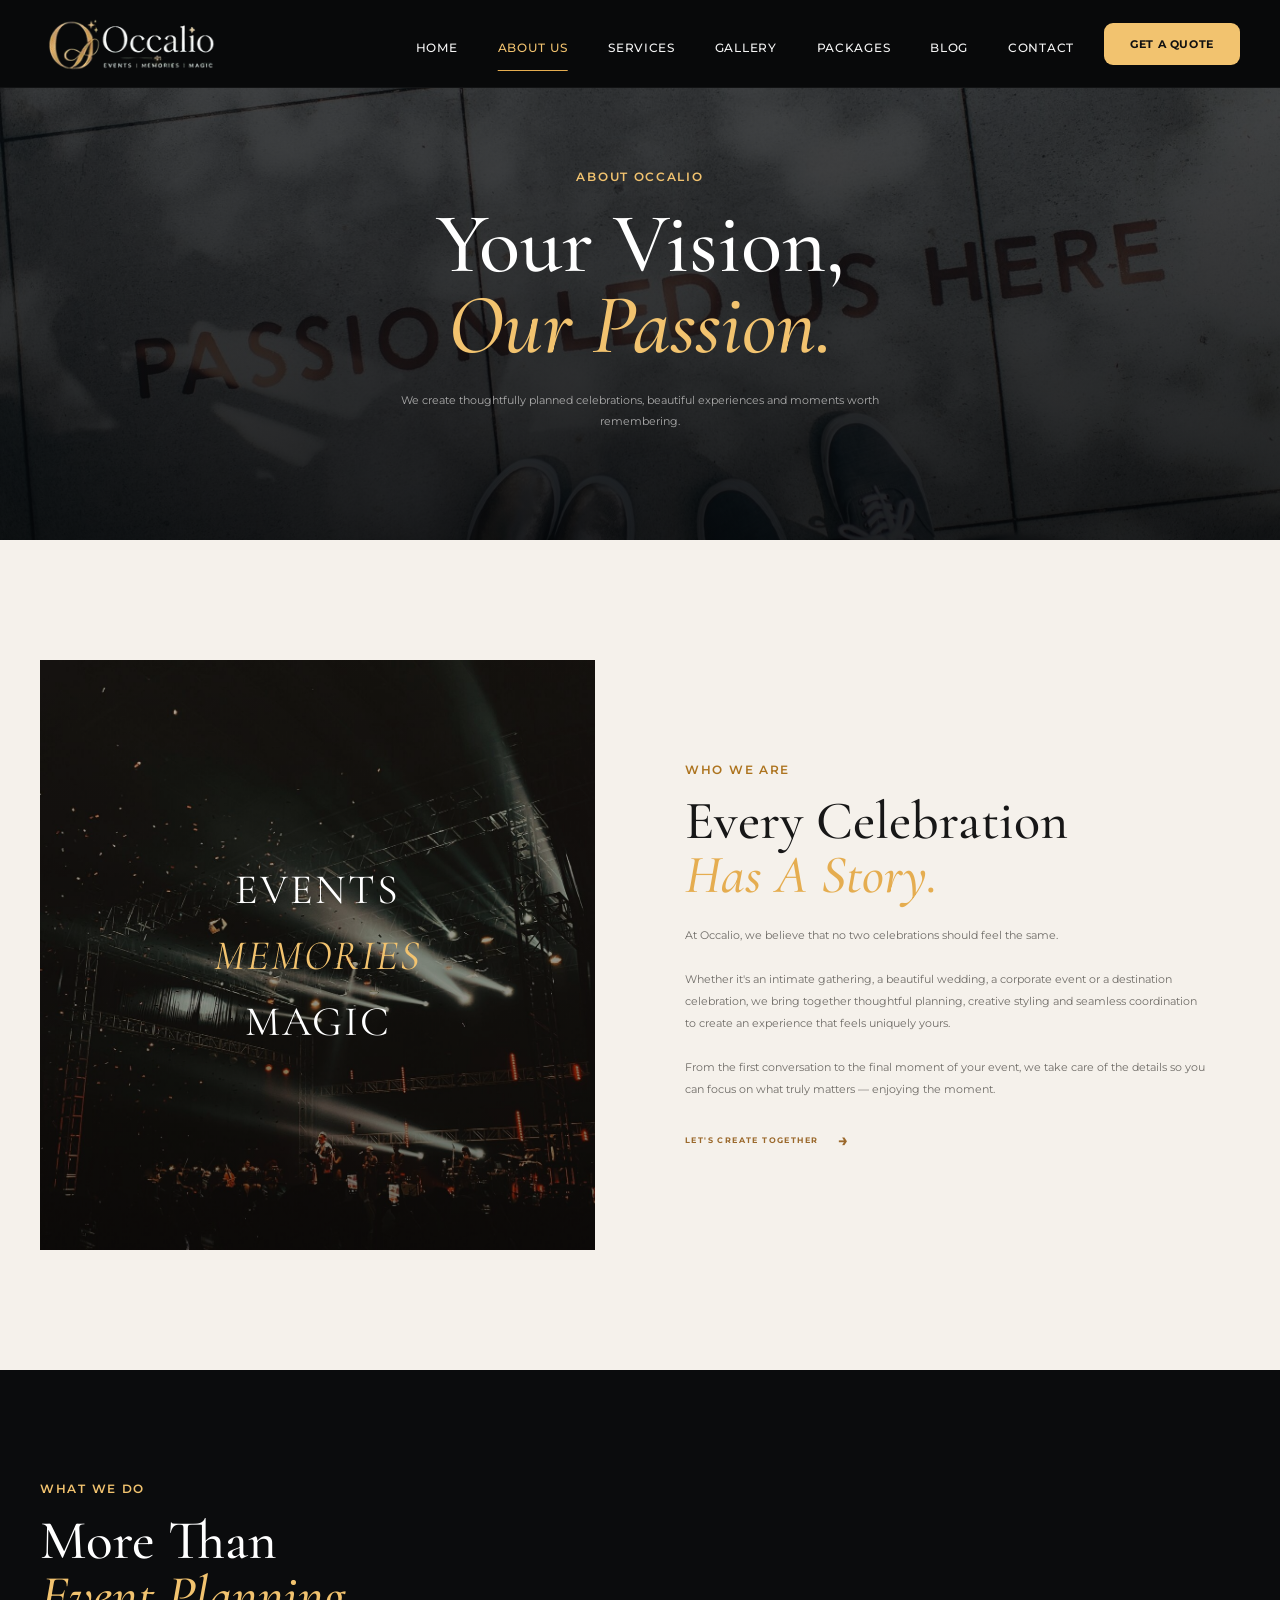
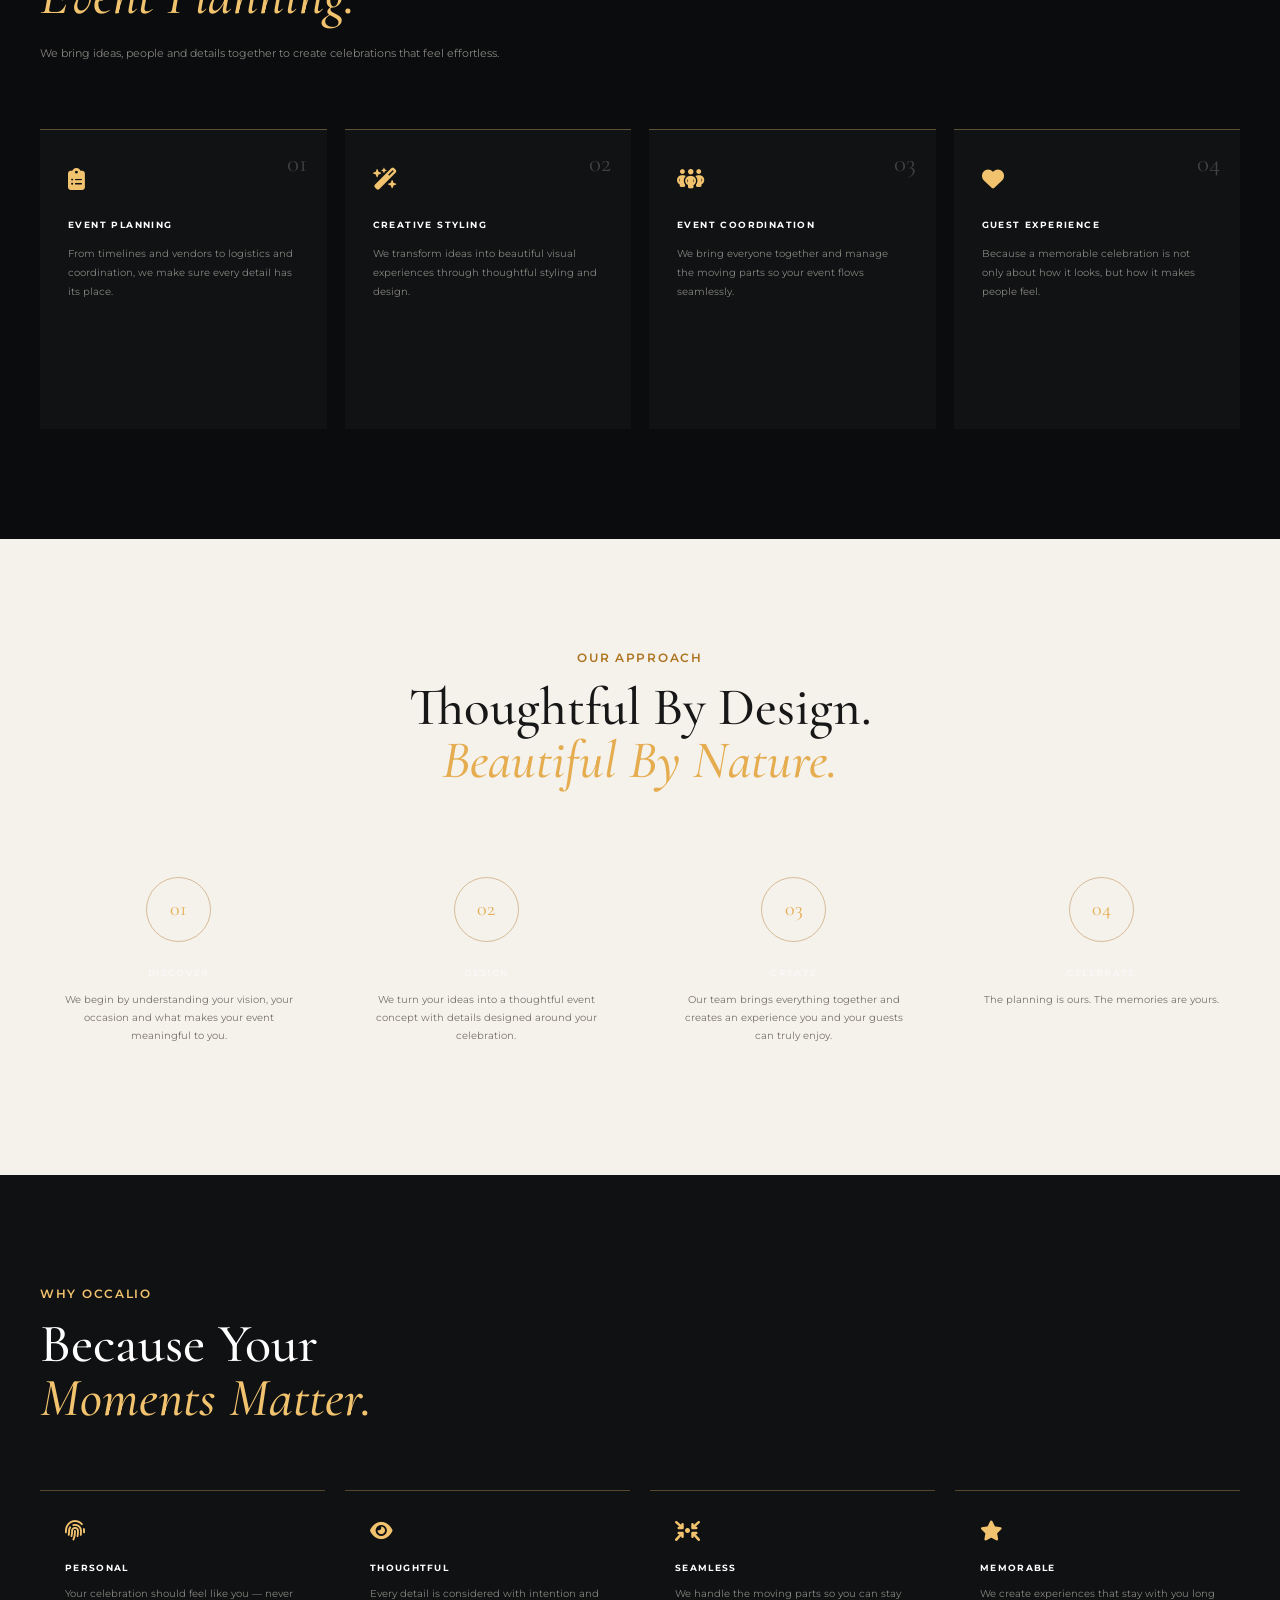
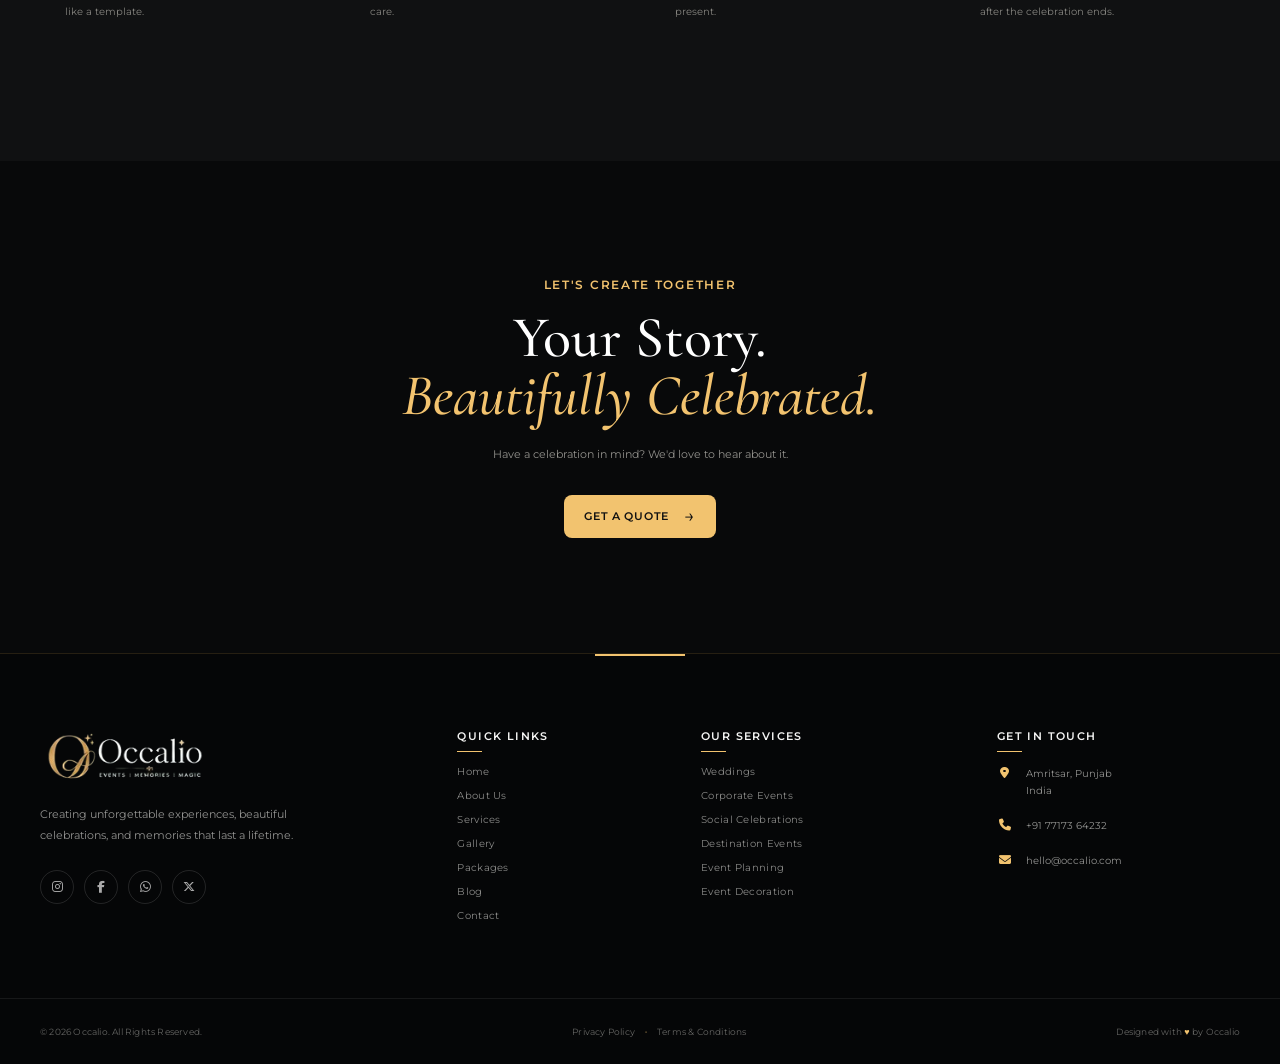
==== commit 7734677c: "Add files via upload" ====
--- a/about.html
+++ b/about.html
@@ -25,11 +25,6 @@
         <span></span><span></span><span></span>
       </button>
 
-      <button class="menu-toggle" aria-label="Open menu" aria-expanded="false">
-    <span></span>
-    <span></span>
-    <span></span>
-</button>
 
 <nav class="main-nav" aria-label="Main navigation">
 
@@ -673,6 +668,19 @@
     </div>
 
 </footer>
+<script>
+    const toggle = document.querySelector('.menu-toggle');
+    const nav = document.querySelector('.main-nav');
+
+    toggle.addEventListener('click', () => {
+      const open = nav.classList.toggle('open');
+      toggle.setAttribute('aria-expanded', open);
+    });
+
+    document.querySelectorAll('.main-nav a').forEach(link => {
+      link.addEventListener('click', () => nav.classList.remove('open'));
+    });
+  </script>
 
 </body>
 </html>
